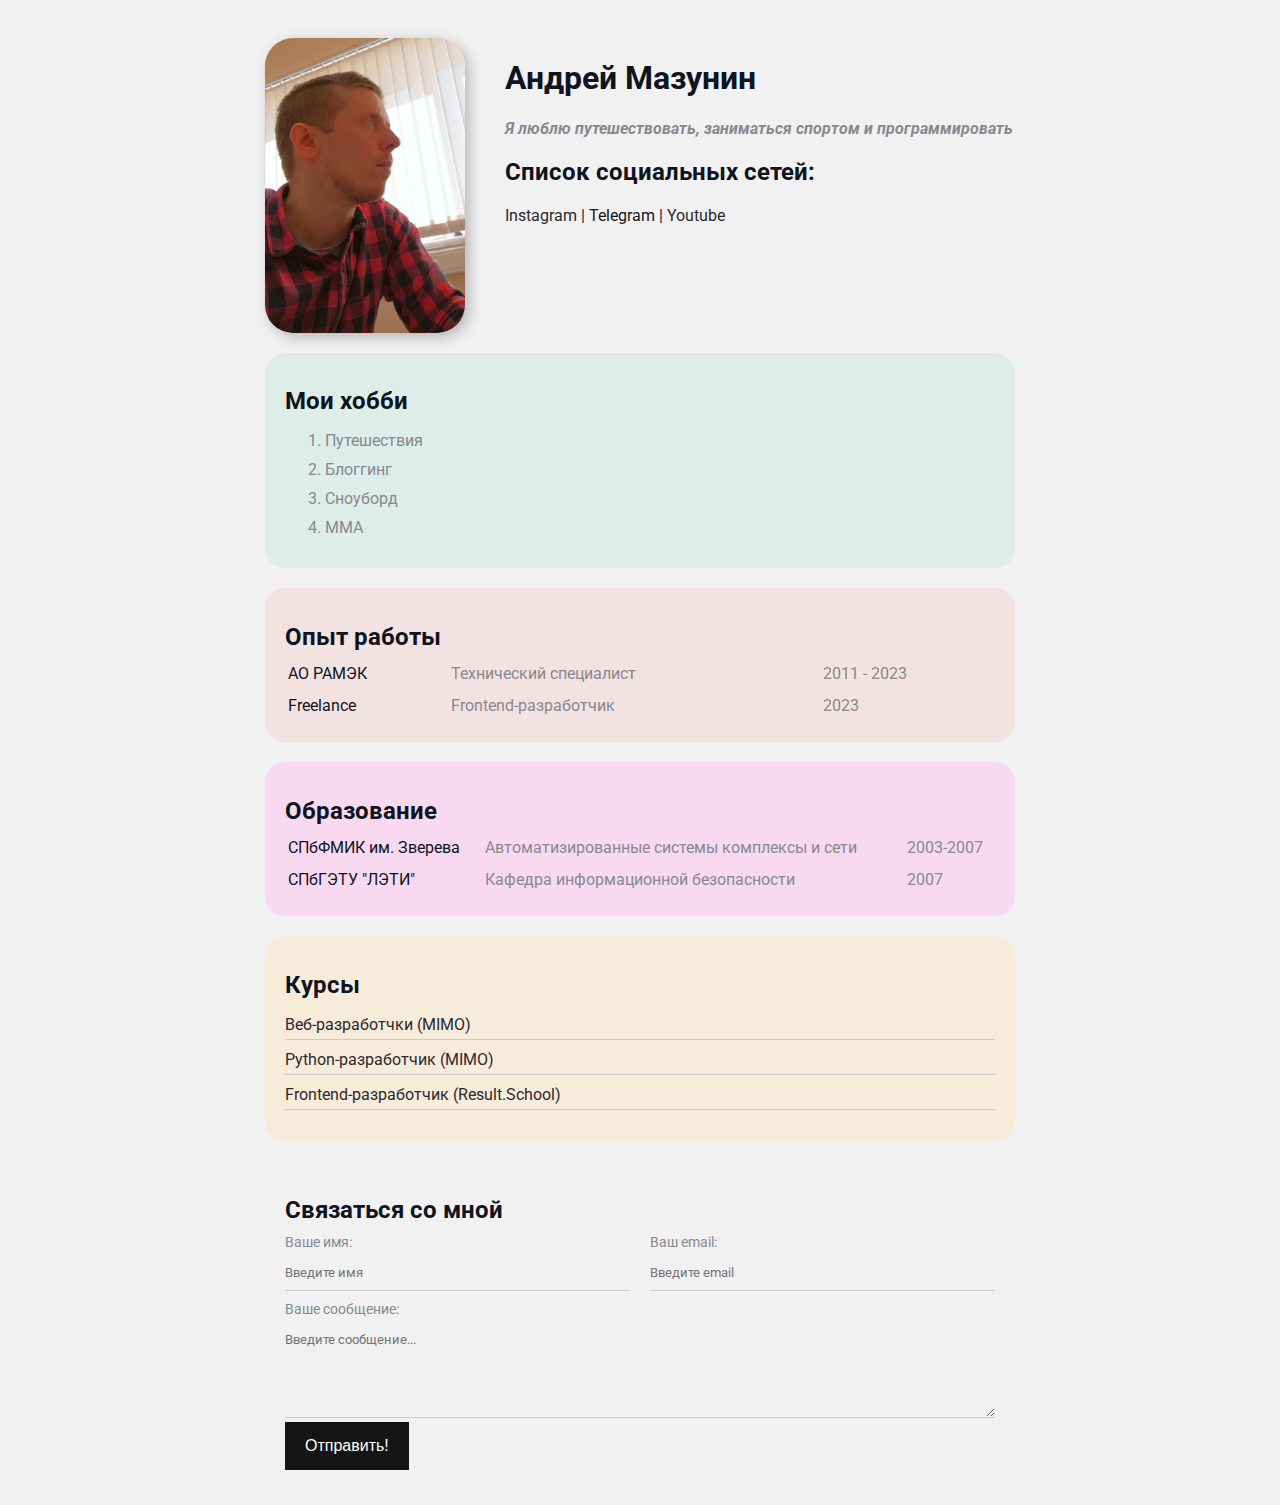
==== index.html @ 2ea1888e "Rename resume.html to index.html" ====
<!DOCTYPE html>
<html lang="en">
    <head>
        <meta charset="UTF-8">
        <meta http-equiv="X-UA-Compatible" content="IE=edge">
        <meta name="viewport" content="width=device-width, initial-scale=1.0">
        <meta name="keywords" content="html, course, css, tags">
        <meta name="description" content="Это базовый курс  по html">
        <link rel="stylesheet" href="styles.css">
        <title>HTML Course!</title>
    </head>
    <body>
        <div class="container">
            <div class="info">
                <img src="avatar.jpg" alt="avatar" class="avatar">
                <div class="info-text">
                    <h1>Андрей Мазунин</h1>
                    
                    <p>Я люблю <em>путешествовать, заниматься спортом и программировать</em></p>
                    
                    <h2>Список социальных сетей:</h2>
                    
                    <a href="" target="_blank">Instagram | </a>
                    <a href="https://t.me/alexxxm" target="_blank">Telegram | </a>
                    <a href="" target="_blank">Youtube</a> 
                </div>
            </div>

            <div class="card bg-green">
                <h2>Мои хобби</h2>
                <ol class="list">
                    <li>Путешествия</li>
                    <li>Блоггинг</li>
                    <li>Сноуборд</li>
                    <li>ММА</li>
                </ol>
            </div>

            <div class="card bg-red">
                <h2>Опыт работы</h2>
                <table class="table">
                    <!-- <thead>
                        <tr>
                            <th>Название</th>
                            <th>Должность</th>
                            <th>Год</th>
                        </tr>
                    </thead> -->
                    <tbody>
                        <tr>
                            <td>АО РАМЭК</td>
                            <td>Технический специалист</td>
                            <td>2011 - 2023</td>
                        </tr>
                        <tr>
                            <td>Freelance</td>
                            <td>Frontend-разработчик</td>
                            <td>2023</td>
                        </tr>
                    </tbody>
                </table>
                </div>

                <div class="card bg-blue">
                    <h2>Образование</h2>
                    <table class="table">
                        <tbody>
                            <tr>
                                <td>СПбФМИК им. Зверева</td>
                                <td>Автоматизированные системы комплексы и сети</td>
                                <td>2003-2007</td>
                            </tr>
                            <tr>
                                <td>СПбГЭТУ "ЛЭТИ"</td>
                                <td>Кафедра информационной безопасности</td>
                                <td>2007</td>
                            </tr>
                        </tbody>
                    </table>
                    </div>

                <div class="card bg-yellow">
                    <h2>Курсы</h2>
                    
                    <ul class="link-list">
                        <li>
                            <a href="">Веб-разработчки (MIMO)</a>
                        </li>
                        <li>
                            <a href="">Python-разработчик (MIMO)</a>
                        </li>
                        <li>
                            <a href="">Frontend-разработчик (Result.School)</a>
                        </li>
                    </ul>
                </div>

                <div class="card">
                    <form action="/" class="form"></form>
                        <h2>Связаться со мной</h2>

                        <div class="form-row">
                            <div class="form-group">
                                <label for="name">Ваше имя:</label>
                                <input type="text" id="name" placeholder="Введите имя">
                            </div>

                            <div class="form-group">
                                <label for="email">Ваш email:</label>
                                <input type="email" id="email" placeholder="Введите email">
                            </div>
                        </div>

                        <div class="form-group">
                            <label for="message">Ваше сообщение:</label>
                            <textarea id="message" cols="20" rows="5" placeholder="Введите сообщение..."></textarea>
                        </div>

                        <div>
                            <label for="submit"></label>
                            <input class="btn" type="submit" value="Отправить!">
                        </div>
                    </form>
            </div>
        </div>
    </body>
</html>
---- styles.css ----
@import url('https://fonts.googleapis.com/css2?family=Roboto&display=swap');

body {
    font-family: 'Roboto', sans-serif;
    font-size: 16px;
    font-weight: normal;
    background: #f1f1f1;
    color: #0f141e;
}

.container {
    max-width: 750px;
    margin: auto;
    padding-top: 30px;
}

.avatar {
    width: 200px;
    border-radius: 28px;
    box-shadow: 4px 4px 14px rgba(0, 0, 0, .25);
}

.info {
    margin-bottom: 20px;
    display: flex;
}

.info-text {
  margin-left: 40px;
}

.info-text p {
    font-style: italic;
    font-weight: bold;
    color: #86898f;
    margin: 0;
}

.info-text h4 {
    margin-bottom: 10px;
}

@media (max-width: 650px) {
  .info {
    display: block;
    text-align: center;
    margin-right: 50px;
  }

  .avatar {
    margin-left: 40px
  }


}

.card {
    border-radius: 20px;
    padding: 15px 20px;
    margin-bottom: 20px;
}

.card h2 {
    margin-bottom: 10px;
}

.bg-yellow {
    background-color: rgb(247, 236, 218);
}

.bg-red {
    background-color: rgb(243, 226, 226);
}

.bg-blue {
  background-color: rgb(248, 217, 240);
}

.bg-green {
    
    background-color: rgb(221, 238, 233);
}

/* Общий стиль для всех ссылок */
a {
    color: rgb(23, 23, 24);
    text-decoration: none;
  }
  
  /* Стиль для активных ссылок */
  a:active {
    color: rgb(59, 6, 202);
  }
  
  /* Стиль для ссылок с наведенным курсором */
  a:hover {
    text-decoration: underline;
  }
  
  /* Стиль для посещенных ссылок */
  a:visited {
    color: rgb(43, 42, 48);
  }
  
  /* Общий стиль для всех кнопок */
  .btn {
    background-color: rgb(21, 21, 24);
    color: white;
    border: none;
    padding: 15px 20px;
    font-size: inherit;
    cursor: pointer;
  }
  
  /* Стиль для кнопок с наведенным курсором */
  .btn:hover {
    opacity: 0.8;
  }

  .list li {
    color: #86898f;
    margin-bottom: 10px;
  }

  .link-list {
    list-style: none;
    padding: 0;
  }

  .link-list li{
    margin-bottom: 10px;
    border-bottom: 1px solid #ccc;
    padding-bottom: 5px;
  }

  .table {
    width: 100%;
  }

  .table td {
   padding-bottom: 10px;
  }
  
  .table td:nth-child(2), 
  .table td:nth-child(3) {
    color: #86898f;
  }

  .form h2 {
    text-align: center;
  }

  .form-row {
    margin-bottom: 10px;
    display: flex;
  }

  .form-row .form-group {
    /* display: inline-block; */
    margin-right: 20px;
    width: 50%;
    /* width: 46%; */
    /* width: calc(50% - 20px); */
  }

  .form-row .form-group:last-child {
    margin-right: 0;
  }

  @media (max-width: 650px) {
    .form-row {
      display: block;
    }

    .form-row .form-group {
      width: 100%;
      margin-right: 0;
      margin-bottom: 10px;
    }
  }

  .form-group label {
    display: block;
    font-size: 14px;
    color: #86898f;
  }

  .form-group input,
  .form-group textarea {
    width: 100%;
    box-sizing: border-box;
    border: none;
    background: transparent;
    border-bottom: 1px solid #ccc;
    color: #000;
    padding: 15px 0 10px;
    outline: none;
    font-family: inherit;
  }
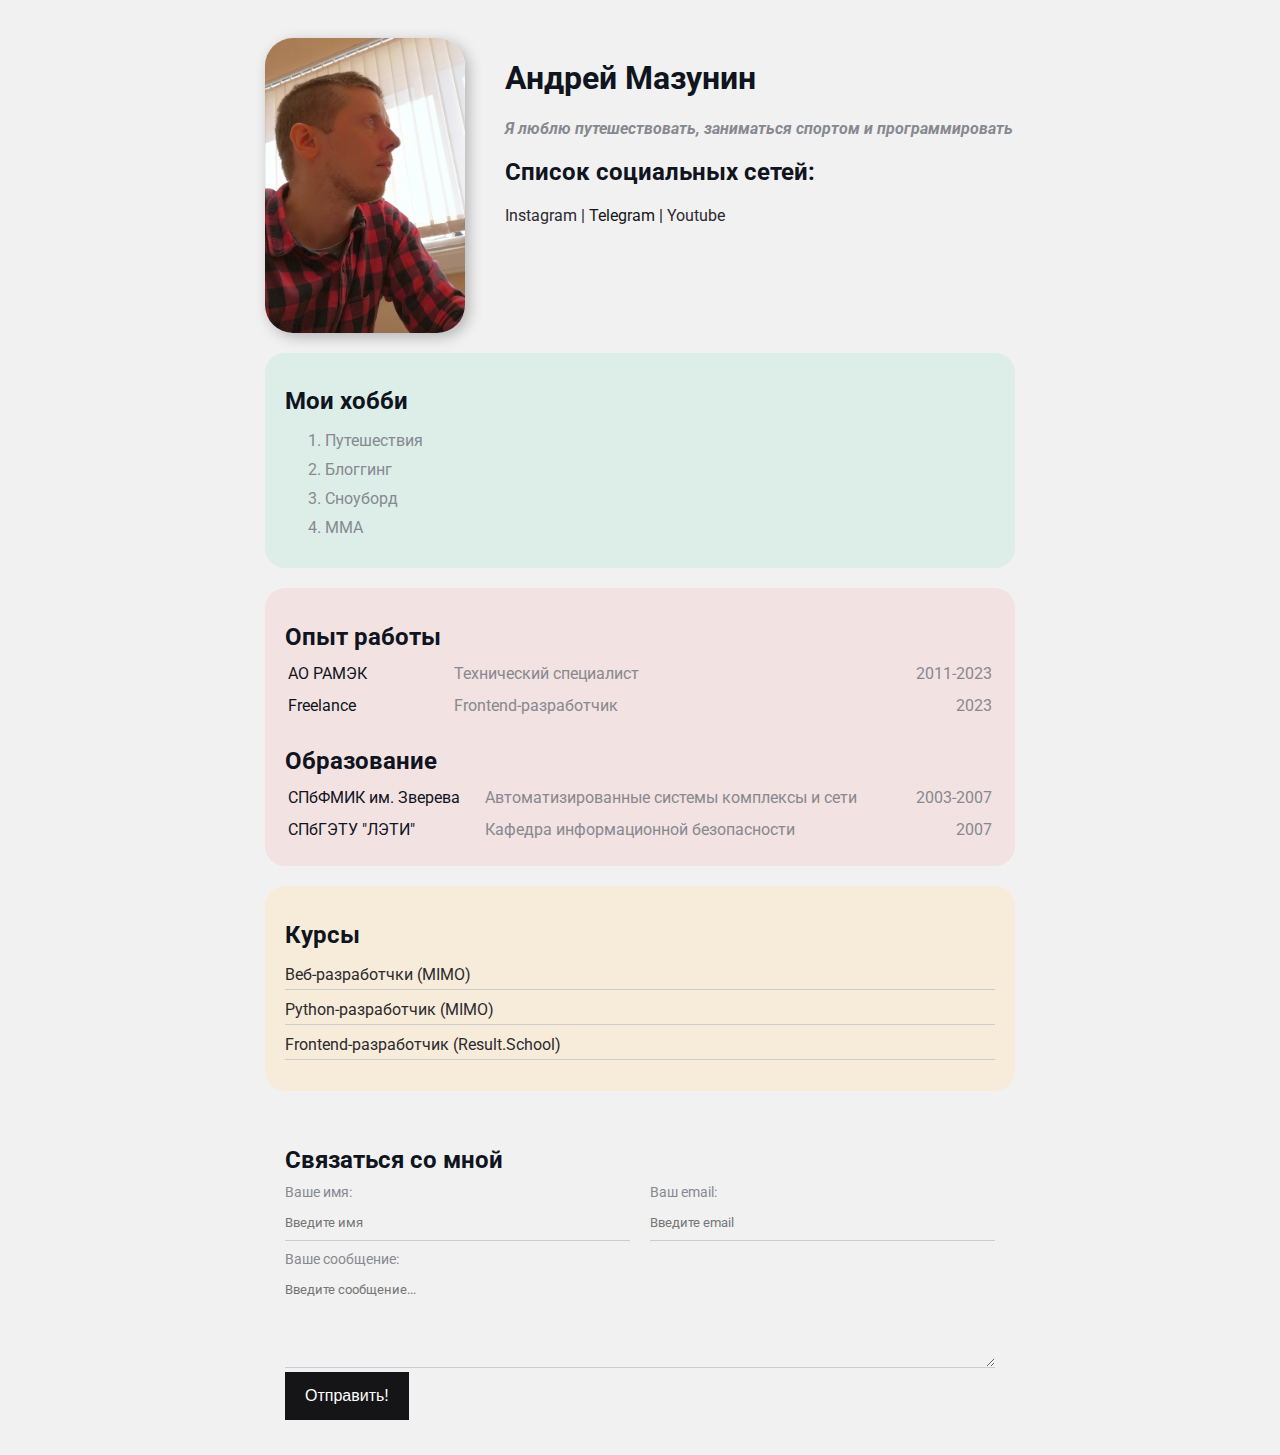
==== commit 80511c77: "rename resume_to_index.html" ====
--- a/index.html
+++ b/index.html
@@ -1,127 +1,124 @@
-<!DOCTYPE html>
-<html lang="en">
-    <head>
-        <meta charset="UTF-8">
-        <meta http-equiv="X-UA-Compatible" content="IE=edge">
-        <meta name="viewport" content="width=device-width, initial-scale=1.0">
-        <meta name="keywords" content="html, course, css, tags">
-        <meta name="description" content="Это базовый курс  по html">
-        <link rel="stylesheet" href="styles.css">
-        <title>HTML Course!</title>
-    </head>
-    <body>
-        <div class="container">
-            <div class="info">
-                <img src="avatar.jpg" alt="avatar" class="avatar">
-                <div class="info-text">
-                    <h1>Андрей Мазунин</h1>
-                    
-                    <p>Я люблю <em>путешествовать, заниматься спортом и программировать</em></p>
-                    
-                    <h2>Список социальных сетей:</h2>
-                    
-                    <a href="" target="_blank">Instagram | </a>
-                    <a href="https://t.me/alexxxm" target="_blank">Telegram | </a>
-                    <a href="" target="_blank">Youtube</a> 
-                </div>
-            </div>
-
-            <div class="card bg-green">
-                <h2>Мои хобби</h2>
-                <ol class="list">
-                    <li>Путешествия</li>
-                    <li>Блоггинг</li>
-                    <li>Сноуборд</li>
-                    <li>ММА</li>
-                </ol>
-            </div>
-
-            <div class="card bg-red">
-                <h2>Опыт работы</h2>
-                <table class="table">
-                    <!-- <thead>
-                        <tr>
-                            <th>Название</th>
-                            <th>Должность</th>
-                            <th>Год</th>
-                        </tr>
-                    </thead> -->
-                    <tbody>
-                        <tr>
-                            <td>АО РАМЭК</td>
-                            <td>Технический специалист</td>
-                            <td>2011 - 2023</td>
-                        </tr>
-                        <tr>
-                            <td>Freelance</td>
-                            <td>Frontend-разработчик</td>
-                            <td>2023</td>
-                        </tr>
-                    </tbody>
-                </table>
-                </div>
-
-                <div class="card bg-blue">
-                    <h2>Образование</h2>
-                    <table class="table">
-                        <tbody>
-                            <tr>
-                                <td>СПбФМИК им. Зверева</td>
-                                <td>Автоматизированные системы комплексы и сети</td>
-                                <td>2003-2007</td>
-                            </tr>
-                            <tr>
-                                <td>СПбГЭТУ "ЛЭТИ"</td>
-                                <td>Кафедра информационной безопасности</td>
-                                <td>2007</td>
-                            </tr>
-                        </tbody>
-                    </table>
-                    </div>
-
-                <div class="card bg-yellow">
-                    <h2>Курсы</h2>
-                    
-                    <ul class="link-list">
-                        <li>
-                            <a href="">Веб-разработчки (MIMO)</a>
-                        </li>
-                        <li>
-                            <a href="">Python-разработчик (MIMO)</a>
-                        </li>
-                        <li>
-                            <a href="">Frontend-разработчик (Result.School)</a>
-                        </li>
-                    </ul>
-                </div>
-
-                <div class="card">
-                    <form action="/" class="form"></form>
-                        <h2>Связаться со мной</h2>
-
-                        <div class="form-row">
-                            <div class="form-group">
-                                <label for="name">Ваше имя:</label>
-                                <input type="text" id="name" placeholder="Введите имя">
-                            </div>
-
-                            <div class="form-group">
-                                <label for="email">Ваш email:</label>
-                                <input type="email" id="email" placeholder="Введите email">
-                            </div>
-                        </div>
-
-                        <div class="form-group">
-                            <label for="message">Ваше сообщение:</label>
-                            <textarea id="message" cols="20" rows="5" placeholder="Введите сообщение..."></textarea>
-                        </div>
-
-                        <div>
-                            <label for="submit"></label>
-                            <input class="btn" type="submit" value="Отправить!">
-                        </div>
-                    </form>
-            </div>
-        </div>
-    </body>
-</html>
+<!DOCTYPE html>
+<html lang="en">
+    <head>
+        <meta charset="UTF-8">
+        <meta http-equiv="X-UA-Compatible" content="IE=edge">
+        <meta name="viewport" content="width=device-width, initial-scale=1.0">
+        <meta name="keywords" content="html, course, css, tags">
+        <meta name="description" content="Это базовый курс  по html">
+        <link rel="stylesheet" href="styles.css">
+        <title>HTML Course!</title>
+    </head>
+    <body>
+        <div class="container">
+            <div class="info">
+                <img src="avatar.jpg" alt="avatar" class="avatar">
+                <div class="info-text">
+                    <h1>Андрей Мазунин</h1>
+                    
+                    <p>Я люблю <em>путешествовать, заниматься спортом и программировать</em></p>
+                    
+                    <h2>Список социальных сетей:</h2>
+                    
+                    <a href="" target="_blank">Instagram | </a>
+                    <a href="https://t.me/alexxxm" target="_blank">Telegram | </a>
+                    <a href="" target="_blank">Youtube</a> 
+                </div>
+            </div>
+
+            <div class="card bg-green">
+                <h2>Мои хобби</h2>
+                <ol class="list">
+                    <li>Путешествия</li>
+                    <li>Блоггинг</li>
+                    <li>Сноуборд</li>
+                    <li>ММА</li>
+                </ol>
+            </div>
+
+            <div class="card bg-red">
+                <h2>Опыт работы</h2>
+                <table class="table">
+                    <!-- <thead>
+                        <tr>
+                            <th>Название</th>
+                            <th>Должность</th>
+                            <th>Год</th>
+                        </tr>
+                    </thead> -->
+                    <tbody>
+                        <tr>
+                            <td>АО РАМЭК</td>
+                            <td class="text-pro">Технический специалист</td>
+                            <td class="text-data">2011-2023</td>
+                        </tr>
+                        <tr>
+                            <td>Freelance</td>
+                            <td class="text-pro">Frontend-разработчик</td>
+                            <td class="text-data">2023</td>
+                        </tr>
+                    </tbody>
+                </table>
+                <h2>Образование</h2>
+                <table class="table">
+                    <tbody>
+                        <tr>
+                            <td>СПбФМИК им. Зверева</td>
+                            <td class="text-pro">Автоматизированные системы комплексы и сети</td>
+                            <td class="text-data">2003-2007</td>
+                        </tr>
+                        <tr>
+                            <td>СПбГЭТУ "ЛЭТИ"</td>
+                            <td class="text-pro">Кафедра информационной безопасности</td>
+                            <td class="text-data">2007</td>
+                        </tr>
+                    </tbody>
+                </table>
+                </div>
+
+                <div class="card bg-yellow">
+                    <h2>Курсы</h2>
+                    
+                    <ul class="link-list">
+                        <li>
+                            <a href="">Веб-разработчки (MIMO)</a>
+                        </li>
+                        <li>
+                            <a href="">Python-разработчик (MIMO)</a>
+                        </li>
+                        <li>
+                            <a href="">Frontend-разработчик (Result.School)</a>
+                        </li>
+                    </ul>
+                </div>
+
+                <div class="card">
+                    <form action="/" class="form"></form>
+                        <h2>Связаться со мной</h2>
+
+                        <div class="form-row">
+                            <div class="form-group">
+                                <label for="name">Ваше имя:</label>
+                                <input type="text" id="name" placeholder="Введите имя">
+                            </div>
+
+                            <div class="form-group">
+                                <label for="email">Ваш email:</label>
+                                <input type="email" id="email" placeholder="Введите email">
+                            </div>
+                        </div>
+
+                        <div class="form-group">
+                            <label for="message">Ваше сообщение:</label>
+                            <textarea id="message" cols="20" rows="5" placeholder="Введите сообщение..."></textarea>
+                        </div>
+
+                        <div>
+                            <label for="submit"></label>
+                            <input class="btn" type="submit" value="Отправить!">
+                        </div>
+                    </form>
+            </div>
+        </div>
+    </body>
+</html>--- a/styles.css
+++ b/styles.css
@@ -1,202 +1,208 @@
-@import url('https://fonts.googleapis.com/css2?family=Roboto&display=swap');
-
-body {
-    font-family: 'Roboto', sans-serif;
-    font-size: 16px;
-    font-weight: normal;
-    background: #f1f1f1;
-    color: #0f141e;
-}
-
-.container {
-    max-width: 750px;
-    margin: auto;
-    padding-top: 30px;
-}
-
-.avatar {
-    width: 200px;
-    border-radius: 28px;
-    box-shadow: 4px 4px 14px rgba(0, 0, 0, .25);
-}
-
-.info {
-    margin-bottom: 20px;
-    display: flex;
-}
-
-.info-text {
-  margin-left: 40px;
-}
-
-.info-text p {
-    font-style: italic;
-    font-weight: bold;
-    color: #86898f;
-    margin: 0;
-}
-
-.info-text h4 {
-    margin-bottom: 10px;
-}
-
-@media (max-width: 650px) {
-  .info {
-    display: block;
-    text-align: center;
-    margin-right: 50px;
-  }
-
-  .avatar {
-    margin-left: 40px
-  }
-
-
-}
-
-.card {
-    border-radius: 20px;
-    padding: 15px 20px;
-    margin-bottom: 20px;
-}
-
-.card h2 {
-    margin-bottom: 10px;
-}
-
-.bg-yellow {
-    background-color: rgb(247, 236, 218);
-}
-
-.bg-red {
-    background-color: rgb(243, 226, 226);
-}
-
-.bg-blue {
-  background-color: rgb(248, 217, 240);
-}
-
-.bg-green {
-    
-    background-color: rgb(221, 238, 233);
-}
-
-/* Общий стиль для всех ссылок */
-a {
-    color: rgb(23, 23, 24);
-    text-decoration: none;
-  }
-  
-  /* Стиль для активных ссылок */
-  a:active {
-    color: rgb(59, 6, 202);
-  }
-  
-  /* Стиль для ссылок с наведенным курсором */
-  a:hover {
-    text-decoration: underline;
-  }
-  
-  /* Стиль для посещенных ссылок */
-  a:visited {
-    color: rgb(43, 42, 48);
-  }
-  
-  /* Общий стиль для всех кнопок */
-  .btn {
-    background-color: rgb(21, 21, 24);
-    color: white;
-    border: none;
-    padding: 15px 20px;
-    font-size: inherit;
-    cursor: pointer;
-  }
-  
-  /* Стиль для кнопок с наведенным курсором */
-  .btn:hover {
-    opacity: 0.8;
-  }
-
-  .list li {
-    color: #86898f;
-    margin-bottom: 10px;
-  }
-
-  .link-list {
-    list-style: none;
-    padding: 0;
-  }
-
-  .link-list li{
-    margin-bottom: 10px;
-    border-bottom: 1px solid #ccc;
-    padding-bottom: 5px;
-  }
-
-  .table {
-    width: 100%;
-  }
-
-  .table td {
-   padding-bottom: 10px;
-  }
-  
-  .table td:nth-child(2), 
-  .table td:nth-child(3) {
-    color: #86898f;
-  }
-
-  .form h2 {
-    text-align: center;
-  }
-
-  .form-row {
-    margin-bottom: 10px;
-    display: flex;
-  }
-
-  .form-row .form-group {
-    /* display: inline-block; */
-    margin-right: 20px;
-    width: 50%;
-    /* width: 46%; */
-    /* width: calc(50% - 20px); */
-  }
-
-  .form-row .form-group:last-child {
-    margin-right: 0;
-  }
-
-  @media (max-width: 650px) {
-    .form-row {
-      display: block;
-    }
-
-    .form-row .form-group {
-      width: 100%;
-      margin-right: 0;
-      margin-bottom: 10px;
-    }
-  }
-
-  .form-group label {
-    display: block;
-    font-size: 14px;
-    color: #86898f;
-  }
-
-  .form-group input,
-  .form-group textarea {
-    width: 100%;
-    box-sizing: border-box;
-    border: none;
-    background: transparent;
-    border-bottom: 1px solid #ccc;
-    color: #000;
-    padding: 15px 0 10px;
-    outline: none;
-    font-family: inherit;
-  }
-
-
-
+@import url('https://fonts.googleapis.com/css2?family=Roboto&display=swap');
+
+body {
+    font-family: 'Roboto', sans-serif;
+    font-size: 16px;
+    font-weight: normal;
+    background: #f1f1f1;
+    color: #0f141e;
+}
+
+.container {
+    max-width: 750px;
+    margin: auto;
+    padding-top: 30px;
+}
+
+.avatar {
+    width: 200px;
+    border-radius: 28px;
+    box-shadow: 4px 4px 14px rgba(0, 0, 0, .25);
+}
+
+.info {
+    margin-bottom: 20px;
+    display: flex;
+}
+
+.info-text {
+  margin-left: 40px;
+}
+
+.info-text p {
+    font-style: italic;
+    font-weight: bold;
+    color: #86898f;
+    margin: 0;
+}
+
+.info-text h4 {
+    margin-bottom: 10px;
+}
+
+@media (max-width: 650px) {
+  .info {
+    display: block;
+    text-align: center;
+    margin-right: 50px;
+  }
+
+  .avatar {
+    margin-left: 40px
+  }
+
+
+}
+
+.card {
+    border-radius: 20px;
+    padding: 15px 20px;
+    margin-bottom: 20px;
+}
+
+.card h2 {
+    margin-bottom: 10px;
+}
+
+.bg-yellow {
+    background-color: rgb(247, 236, 218);
+}
+
+.bg-red {
+    background-color: rgb(243, 226, 226);
+}
+
+.bg-green {
+    
+    background-color: rgb(221, 238, 233);
+}
+
+/* Общий стиль для всех ссылок */
+a {
+    color: rgb(23, 23, 24);
+    text-decoration: none;
+  }
+  
+  /* Стиль для активных ссылок */
+  a:active {
+    color: rgb(64, 14, 202);
+  }
+  
+  /* Стиль для ссылок с наведенным курсором */
+  a:hover {
+    text-decoration: underline;
+  }
+  
+  /* Стиль для посещенных ссылок */
+  a:visited {
+    color: rgb(43, 42, 48);
+  }
+  
+  /* Общий стиль для всех кнопок */
+  .btn {
+    background-color: rgb(21, 21, 24);
+    color: white;
+    border: none;
+    padding: 15px 20px;
+    font-size: inherit;
+    cursor: pointer;
+  }
+  
+  /* Стиль для кнопок с наведенным курсором */
+  .btn:hover {
+    opacity: 0.8;
+  }
+
+  .list li {
+    color: #86898f;
+    margin-bottom: 10px;
+  }
+
+  .link-list {
+    list-style: none;
+    padding: 0;
+  }
+
+  .link-list li{
+    margin-bottom: 10px;
+    border-bottom: 1px solid #ccc;
+    padding-bottom: 5px;
+  }
+
+  .table {
+    width: 100%; /* or any other width */
+    margin: 0 auto;
+    display: flexbox;
+ }
+  .text-data {
+    text-align: end;
+  }
+
+
+  .table td {
+   padding-bottom: 10px;
+   
+  }
+
+
+
+  
+  .table td:nth-child(2), 
+  .table td:nth-child(3) {
+    color: #86898f;
+  }
+
+  .form h2 {
+    text-align: center;
+  }
+
+  .form-row {
+    margin-bottom: 10px;
+    display: flex;
+  }
+
+  .form-row .form-group {
+    /* display: inline-block; */
+    margin-right: 20px;
+    width: 50%;
+    /* width: 46%; */
+    /* width: calc(50% - 20px); */
+  }
+
+  .form-row .form-group:last-child {
+    margin-right: 0;
+  }
+
+  @media (max-width: 650px) {
+    .form-row {
+      display: block;
+    }
+
+    .form-row .form-group {
+      width: 100%;
+      margin-right: 0;
+      margin-bottom: 10px;
+    }
+  }
+
+  .form-group label {
+    display: block;
+    font-size: 14px;
+    color: #86898f;
+  }
+
+  .form-group input,
+  .form-group textarea {
+    width: 100%;
+    box-sizing: border-box;
+    border: none;
+    background: transparent;
+    border-bottom: 1px solid #ccc;
+    color: #000;
+    padding: 15px 0 10px;
+    outline: none;
+    font-family: inherit;
+  }
+
+
+
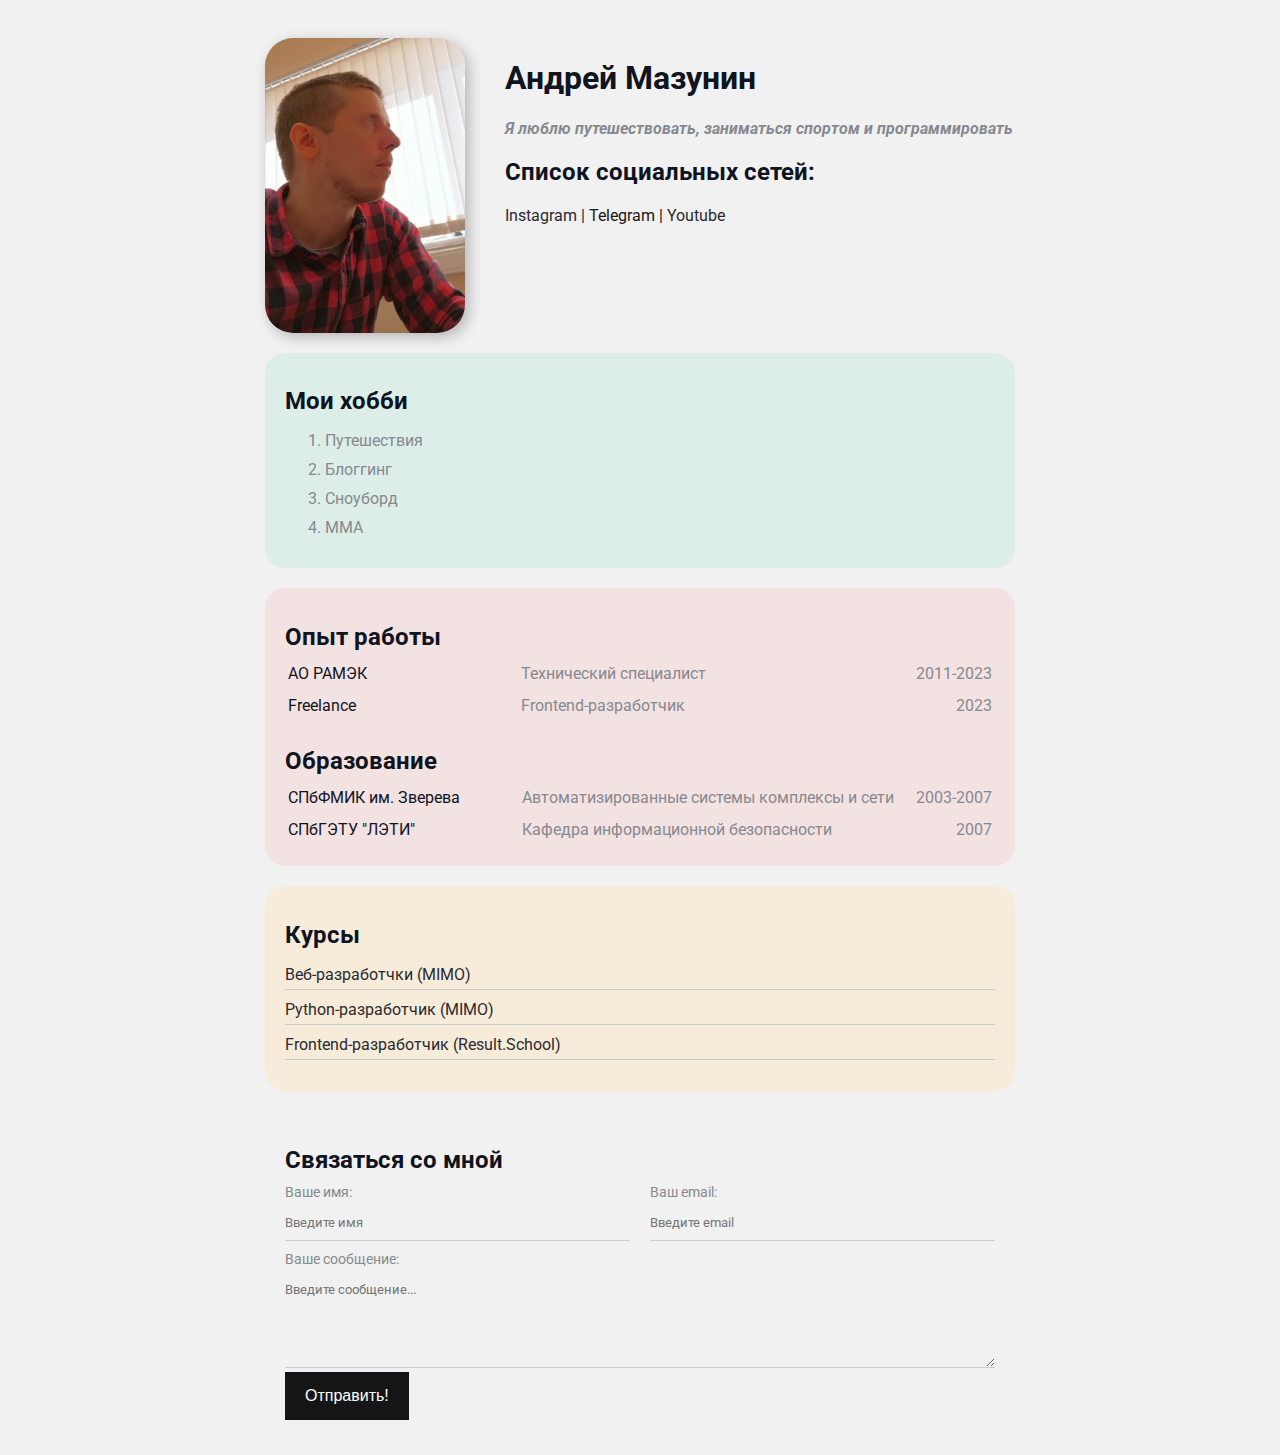
==== commit ee16ba3c: "new update site" ====
--- a/index.html
+++ b/index.html
@@ -48,12 +48,12 @@
                     </thead> -->
                     <tbody>
                         <tr>
-                            <td>АО РАМЭК</td>
+                            <td class="text-first">АО РАМЭК</td>
                             <td class="text-pro">Технический специалист</td>
                             <td class="text-data">2011-2023</td>
                         </tr>
                         <tr>
-                            <td>Freelance</td>
+                            <td class="text-first">Freelance</td>
                             <td class="text-pro">Frontend-разработчик</td>
                             <td class="text-data">2023</td>
                         </tr>
@@ -63,12 +63,12 @@
                 <table class="table">
                     <tbody>
                         <tr>
-                            <td>СПбФМИК им. Зверева</td>
+                            <td class="text-first">СПбФМИК им. Зверева</td>
                             <td class="text-pro">Автоматизированные системы комплексы и сети</td>
                             <td class="text-data">2003-2007</td>
                         </tr>
                         <tr>
-                            <td>СПбГЭТУ "ЛЭТИ"</td>
+                            <td class="text-first">СПбГЭТУ "ЛЭТИ"</td>
                             <td class="text-pro">Кафедра информационной безопасности</td>
                             <td class="text-data">2007</td>
                         </tr>
--- a/styles.css
+++ b/styles.css
@@ -131,9 +131,16 @@
 
   .table {
     width: 100%; /* or any other width */
-    margin: 0 auto;
-    display: flexbox;
  }
+
+  .text-first {
+    padding-right: 50px;
+  }
+
+  .text-pro {
+    text-align: start;
+  }
+
   .text-data {
     text-align: end;
   }
